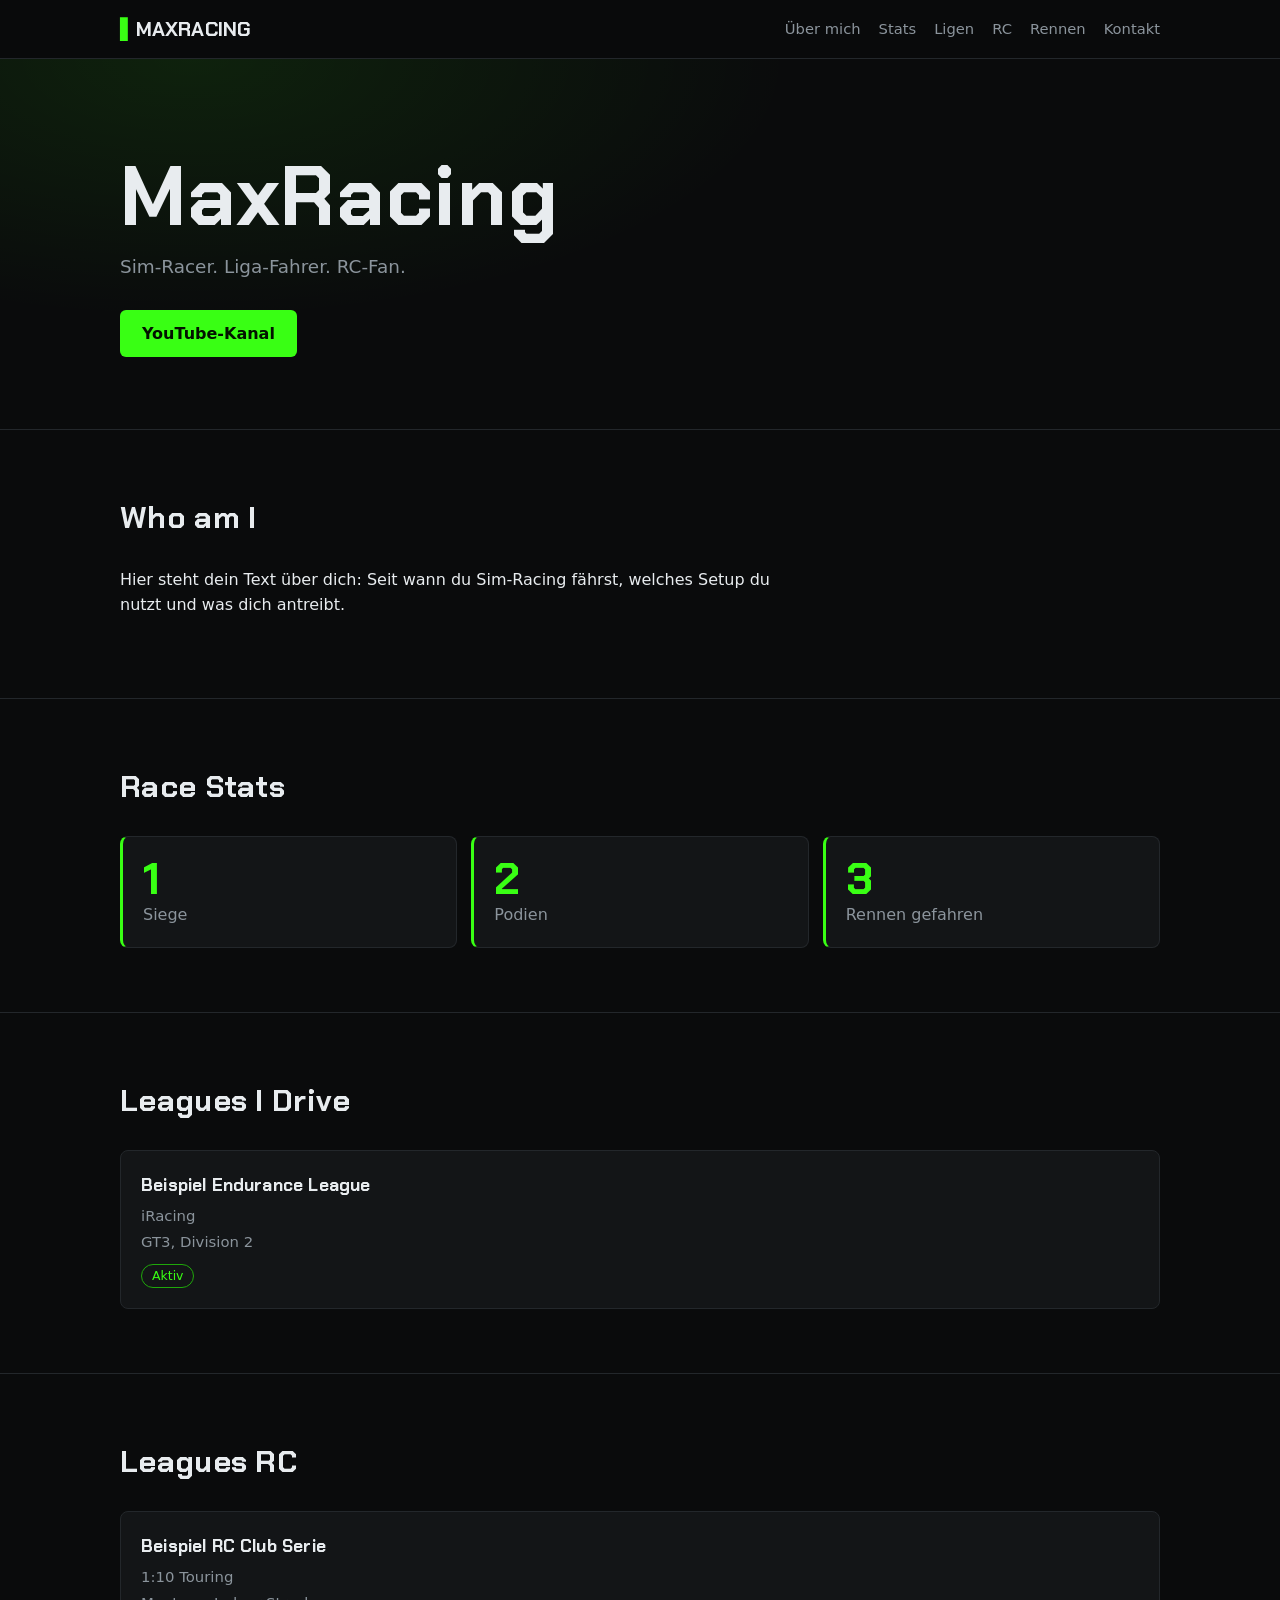
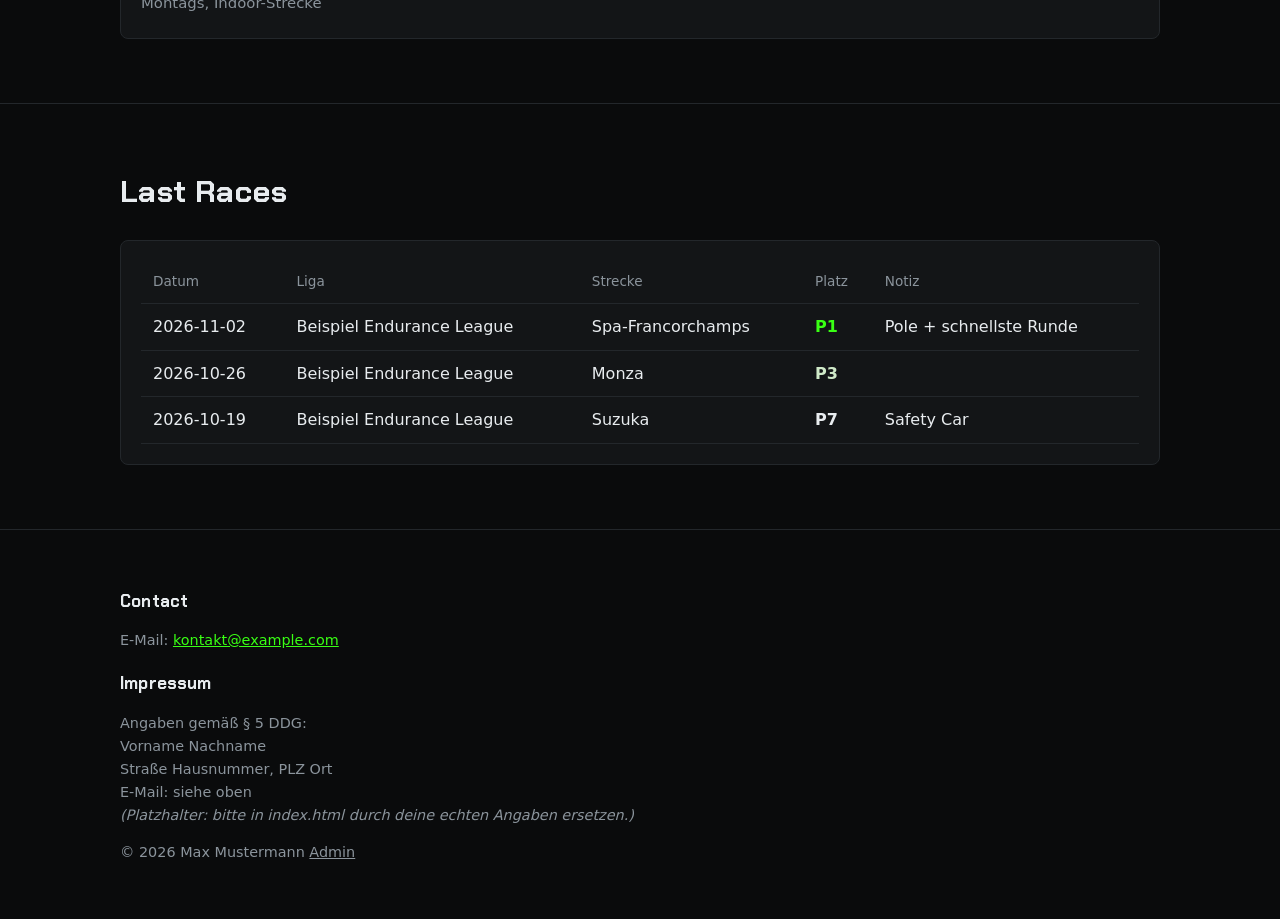
==== index.html @ a3fb6154 "Add files via upload" ====
<!doctype html>
<html lang="de"><head><meta charset="utf-8">
<meta name="viewport" content="width=device-width,initial-scale=1">
<title>Sim-Racer Portfolio</title>
<link rel="preconnect" href="https://fonts.googleapis.com"><link rel="preconnect" href="https://fonts.gstatic.com" crossorigin>
<link href="https://fonts.googleapis.com/css2?family=Chakra+Petch:wght@500;700&display=swap" rel="stylesheet">
<link rel="stylesheet" href="assets/style.css"></head>
<body>
<header><div class="wrap"><a class="logo" href="#top"><b>▌</b><span id="logo">RACE</span></a>
<nav><a href="#about">Über mich</a><a href="#stats">Stats</a><a href="#leagues">Ligen</a><a href="#rc">RC</a><a href="#races">Rennen</a><a href="#contact">Kontakt</a></nav></div></header>
<main id="top">
<div class="hero"><div class="wrap"><h1 id="alias"></h1><p id="tagline"></p><a id="yt" class="btn" href="#" target="_blank" rel="noopener">YouTube-Kanal</a></div></div>
<section id="about"><div class="wrap"><h2>Who am I</h2><p id="about-text" style="max-width:68ch"></p></div></section>
<section id="stats"><div class="wrap"><h2>Race Stats</h2><div class="grid" id="kpis"></div></div></section>
<section id="leagues"><div class="wrap"><h2>Leagues I Drive</h2><div class="grid" id="league-list"></div></div></section>
<section id="rc"><div class="wrap"><h2>Leagues RC</h2><div class="grid" id="rc-list"></div></div></section>
<section id="races"><div class="wrap"><h2>Last Races</h2><div class="card tbl"><table><thead><tr><th>Datum</th><th>Liga</th><th>Strecke</th><th>Platz</th><th>Notiz</th></tr></thead><tbody id="race-body"></tbody></table></div></div></section>
</main>
<footer id="contact"><div class="wrap">
<h3>Contact</h3><p>E-Mail: <a id="mail" href="#"></a></p>
<h3>Impressum</h3><p>Angaben gemäß § 5 DDG:<br>Vorname Nachname<br>Straße Hausnummer, PLZ Ort<br>E-Mail: siehe oben<br><em>(Platzhalter: bitte in index.html durch deine echten Angaben ersetzen.)</em></p>
<p>© <span id="year"></span> <span id="foot-name"></span> <a href="admin/" style="color:var(--mute)">Admin</a></p>
</div></footer>
<script src="assets/app.js"></script></body></html>
---- assets/style.css ----
:root{--bg:#0a0b0c;--panel:#131517;--line:#23272b;--text:#e8ecef;--mute:#8b949c;--g:#39ff14;--gd:#1fa80a}
*{box-sizing:border-box}html{scroll-behavior:smooth;scroll-padding-top:70px}
body{margin:0;background:var(--bg);color:var(--text);font:16px/1.6 system-ui,sans-serif}
h1,h2,h3,.logo{font-family:"Chakra Petch",system-ui,sans-serif;letter-spacing:.01em;margin:0}
a{color:var(--g)}
.wrap{max-width:1080px;margin:0 auto;padding:0 20px}
header{position:sticky;top:0;z-index:5;background:#0a0b0cee;backdrop-filter:blur(8px);border-bottom:1px solid var(--line)}
header .wrap{display:flex;align-items:center;justify-content:space-between;height:58px}
.logo{font-weight:700;font-size:1.25rem;color:var(--text);text-decoration:none}.logo b{color:var(--g)}
nav{display:flex;gap:18px;flex-wrap:wrap}nav a{color:var(--mute);text-decoration:none;font-size:.92rem}nav a:hover{color:var(--g)}
.hero{padding:96px 0 72px;border-bottom:1px solid var(--line);background:radial-gradient(600px 260px at 15% 0,#39ff1418,transparent)}
.hero h1{font-size:clamp(2.6rem,8vw,5.2rem);line-height:1}.hero p{color:var(--mute);font-size:1.15rem;margin:14px 0 28px}
.btn{display:inline-block;background:var(--g);color:#031200;font-weight:700;padding:11px 22px;border-radius:6px;text-decoration:none;border:0;cursor:pointer;font:inherit;font-weight:700}
.btn:hover{background:#7dff62}.btn.ghost{background:none;color:var(--g);border:1px solid var(--g)}.btn.sm{padding:6px 12px;font-size:.85rem}
section{padding:64px 0;border-bottom:1px solid var(--line)}
h2{font-size:1.9rem;margin-bottom:24px}
.grid{display:grid;gap:14px;grid-template-columns:repeat(auto-fit,minmax(240px,1fr))}
.card{background:var(--panel);border:1px solid var(--line);border-radius:8px;padding:20px}
.card h3{font-size:1.1rem;margin-bottom:6px}.card p{margin:2px 0;color:var(--mute);font-size:.93rem}
.kpi{border-left:3px solid var(--g)}.kpi strong{display:block;font:700 2.8rem/1 "Chakra Petch",sans-serif;color:var(--g)}.kpi span{color:var(--mute)}
.tag{display:inline-block;border:1px solid var(--gd);color:var(--g);border-radius:99px;padding:1px 10px;font-size:.78rem;margin-top:8px}
.tbl{overflow-x:auto}table{width:100%;border-collapse:collapse}
th,td{text-align:left;padding:10px 12px;border-bottom:1px solid var(--line);white-space:nowrap}th{color:var(--mute);font-weight:500;font-size:.85rem}
.pos{font-weight:700}.p1{color:var(--g)}.p2,.p3{color:#cfe9c8}
footer{padding:40px 0;color:var(--mute);font-size:.9rem}footer h3{color:var(--text);margin:18px 0 6px}
.empty{color:var(--mute)}
/* admin */
input,select{background:#0d0f10;border:1px solid var(--line);color:var(--text);border-radius:6px;padding:8px 10px;font:inherit;width:100%}
input:focus,.btn:focus-visible,a:focus-visible{outline:2px solid var(--g);outline-offset:1px}
label{display:block;color:var(--mute);font-size:.85rem;margin:10px 0 4px}
.row{display:flex;gap:10px;flex-wrap:wrap;margin-top:14px}.msg{margin-top:12px;min-height:1.4em}.err{color:#ff6b6b}.ok{color:var(--g)}
.tabs{display:flex;gap:8px;margin:20px 0}.tabs .btn{background:none;color:var(--text);border:1px solid var(--line)}.tabs .on{background:var(--g);color:#031200;border-color:var(--g)}
td input{min-width:110px}td input[type=number]{min-width:70px}
@media(max-width:640px){nav{gap:12px}nav a{font-size:.82rem}.hero{padding:64px 0 48px}}
@media(prefers-reduced-motion:reduce){html{scroll-behavior:auto}}
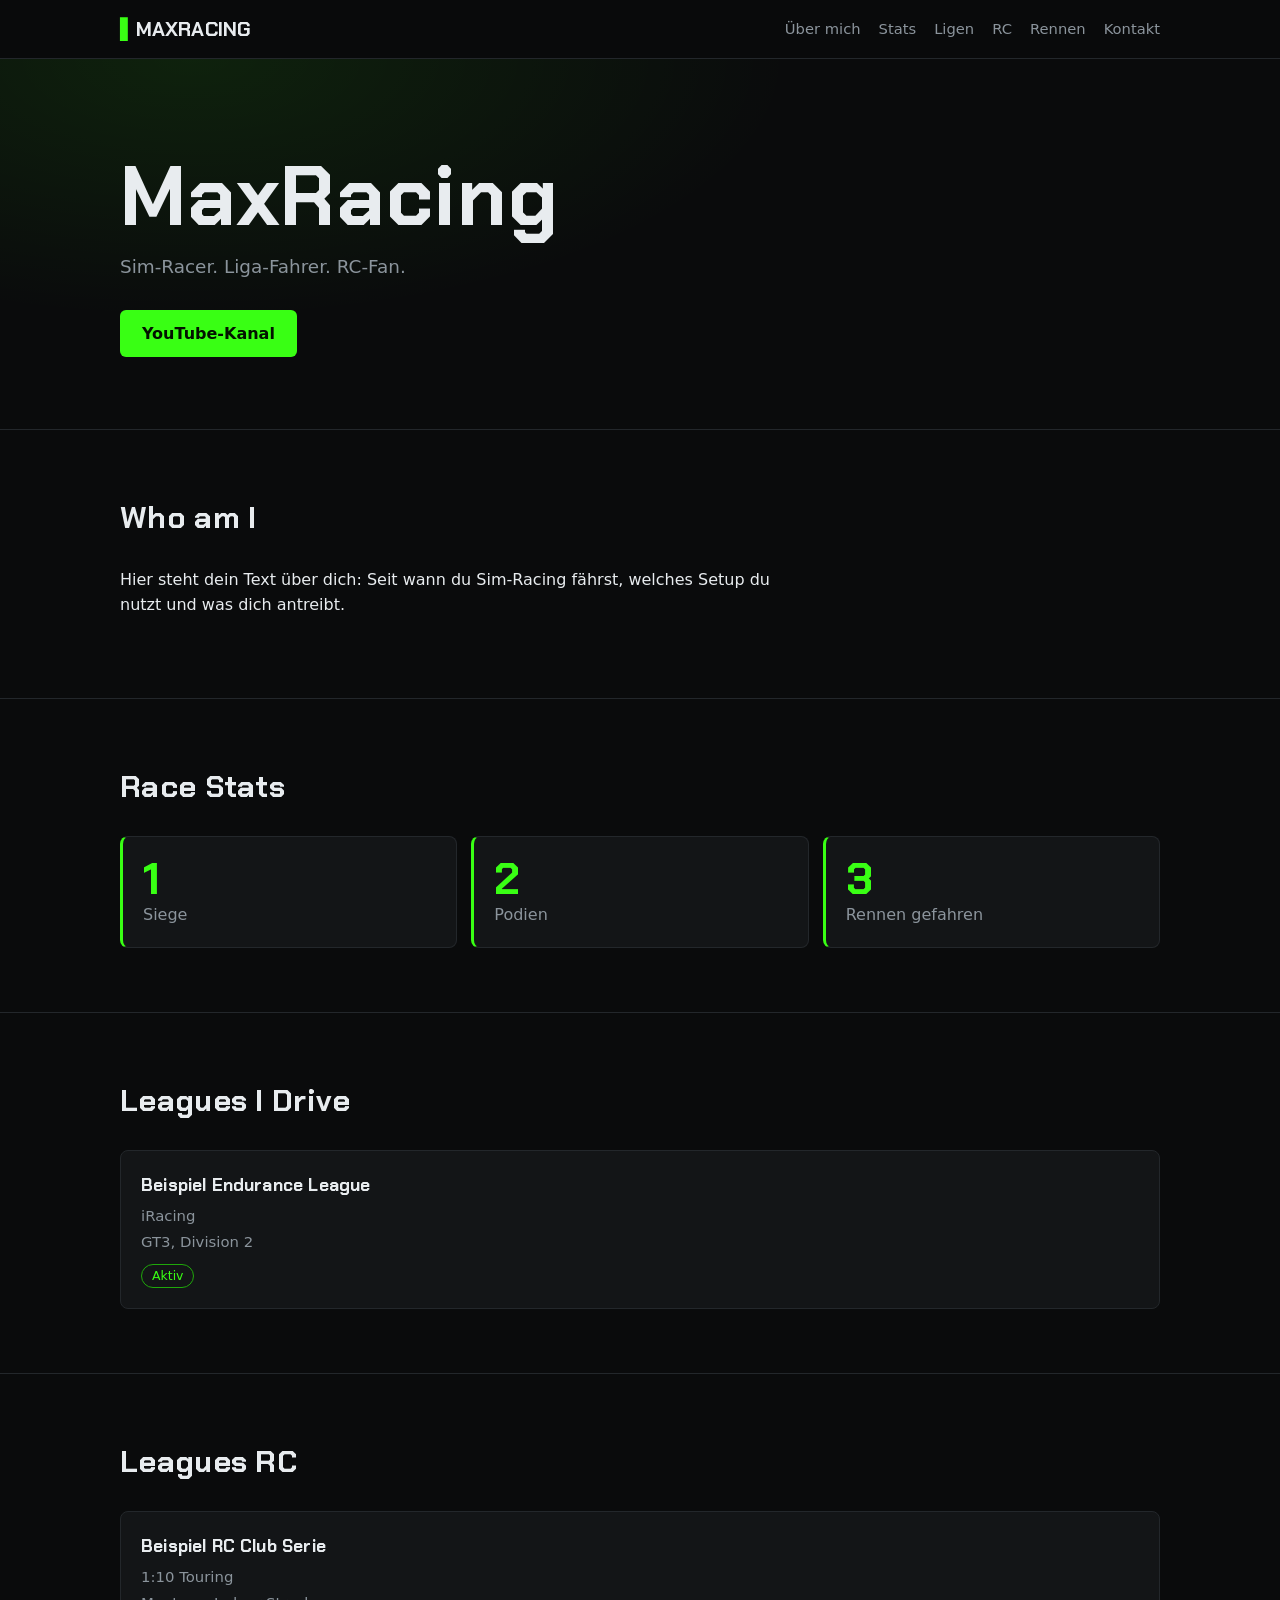
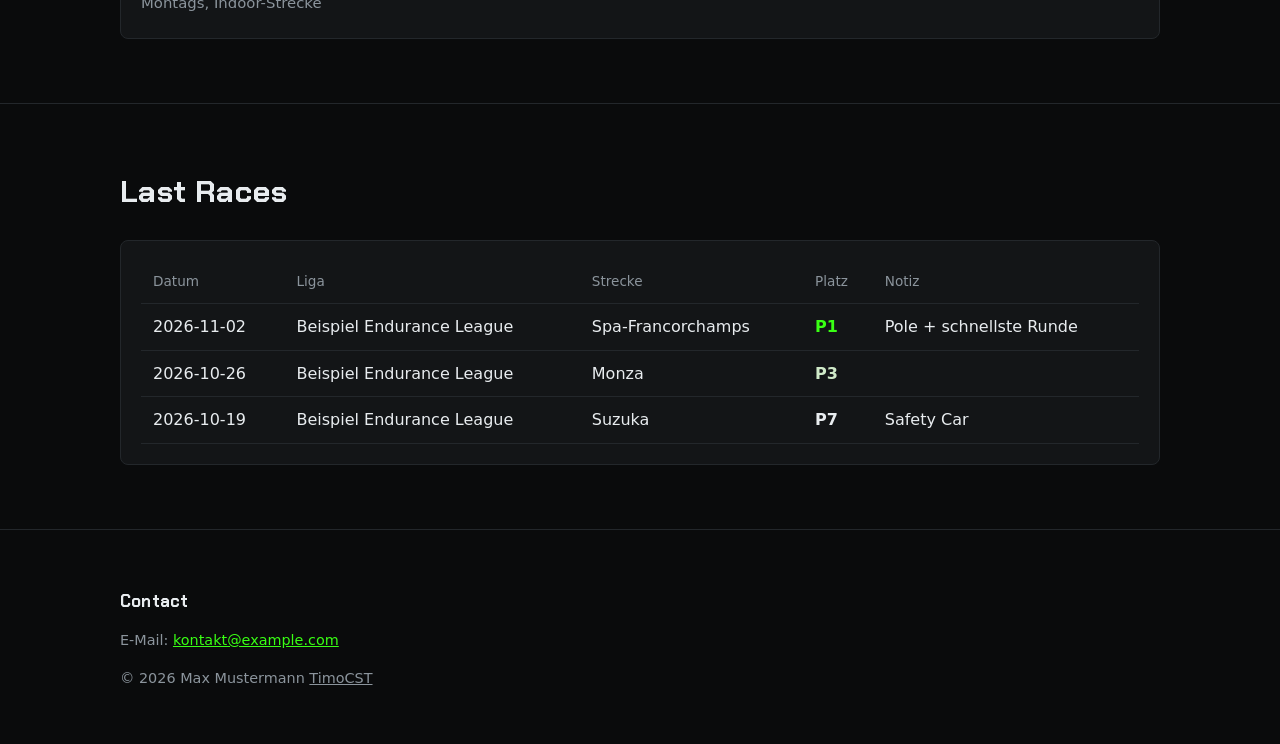
==== commit 976f8b9a: "Update footer contact information and copyright" ====
--- a/index.html
+++ b/index.html
@@ -18,7 +18,6 @@
 </main>
 <footer id="contact"><div class="wrap">
 <h3>Contact</h3><p>E-Mail: <a id="mail" href="#"></a></p>
-<h3>Impressum</h3><p>Angaben gemäß § 5 DDG:<br>Vorname Nachname<br>Straße Hausnummer, PLZ Ort<br>E-Mail: siehe oben<br><em>(Platzhalter: bitte in index.html durch deine echten Angaben ersetzen.)</em></p>
-<p>© <span id="year"></span> <span id="foot-name"></span> <a href="admin/" style="color:var(--mute)">Admin</a></p>
+<p>© <span id="year"></span> <span id="foot-name"></span> <a href="admin/" style="color:var(--mute)">TimoCST</a></p>
 </div></footer>
 <script src="assets/app.js"></script></body></html>
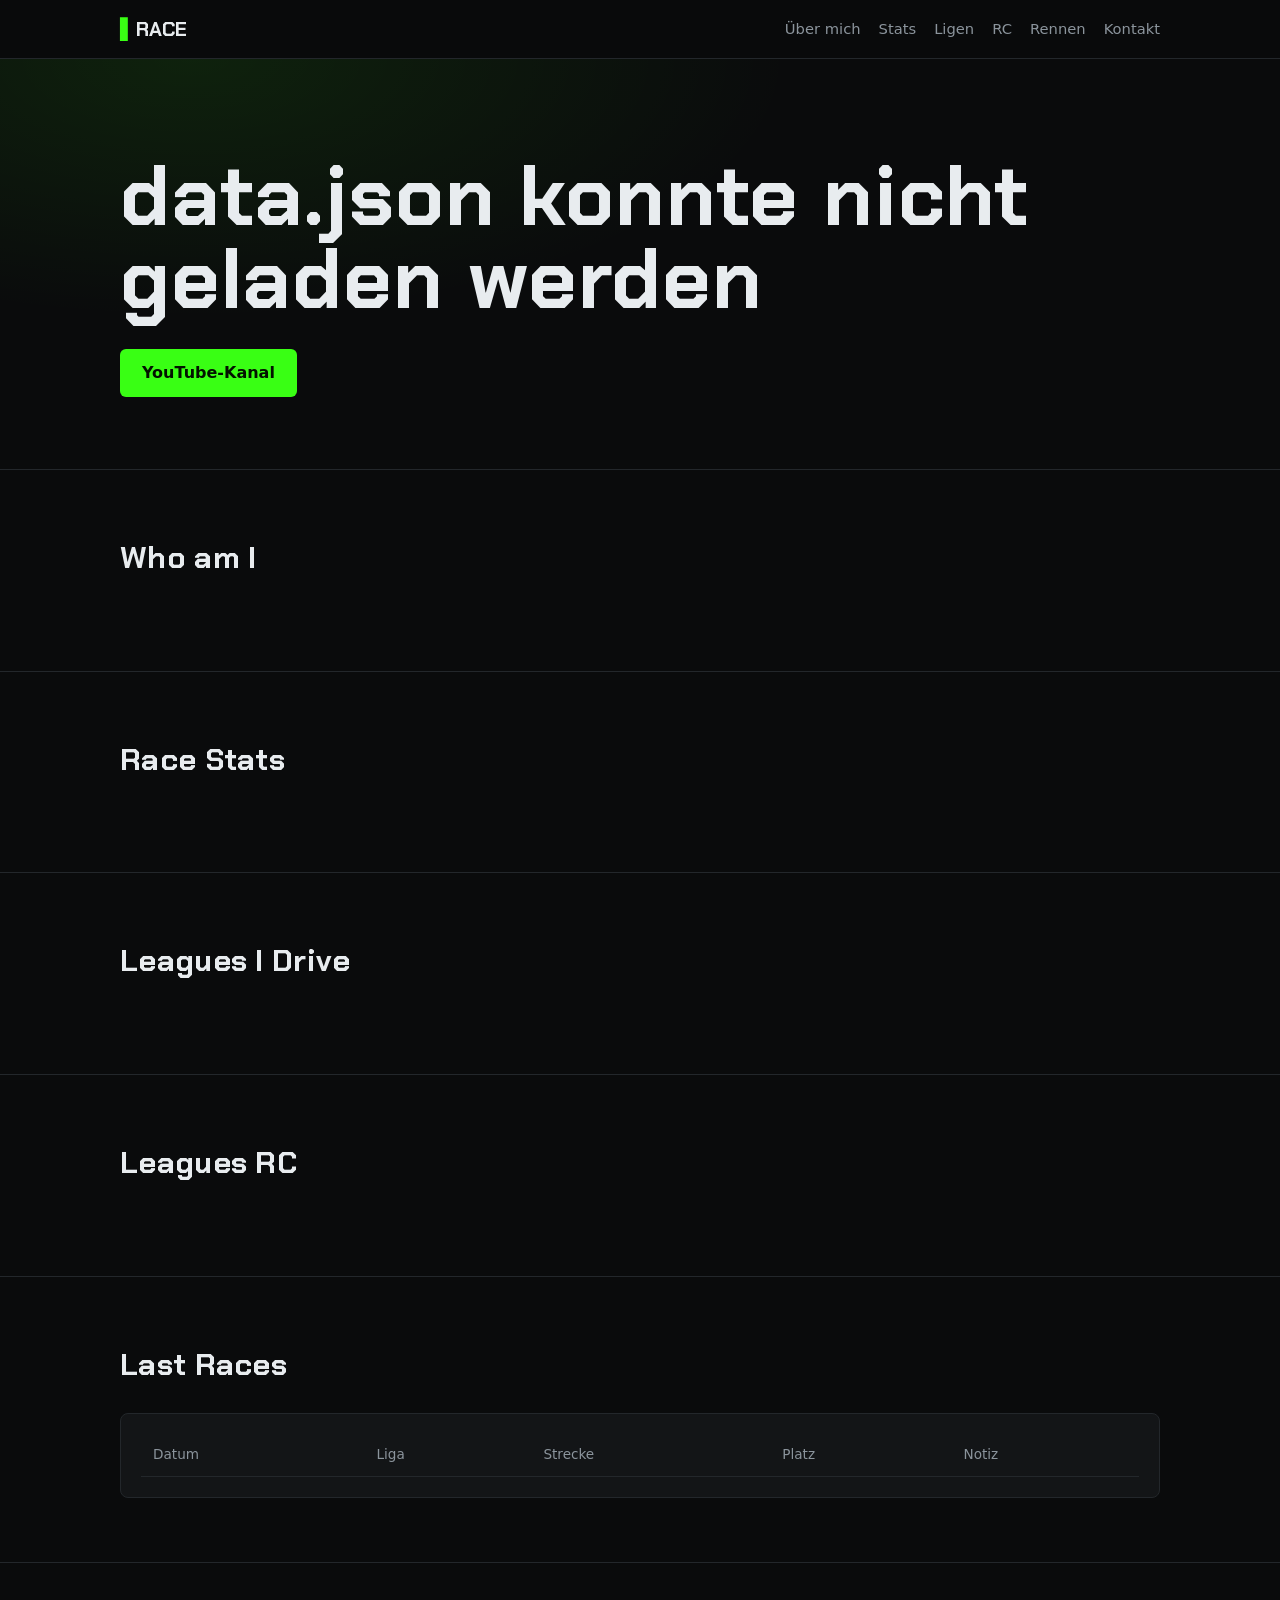
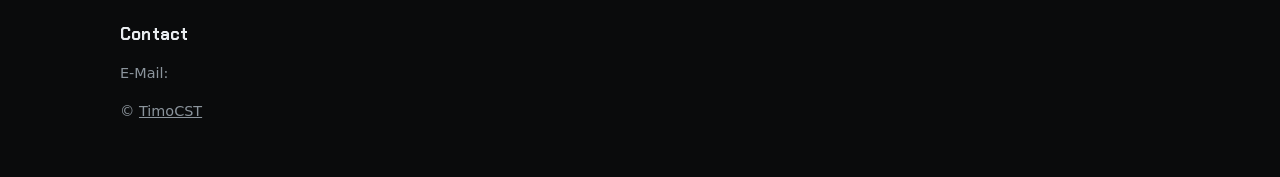
==== commit 4daa0e53: "Change title from 'Sim-Racer Portfolio' to 'TimoCST'" ====
--- a/index.html
+++ b/index.html
@@ -1,7 +1,7 @@
 <!doctype html>
 <html lang="de"><head><meta charset="utf-8">
 <meta name="viewport" content="width=device-width,initial-scale=1">
-<title>Sim-Racer Portfolio</title>
+<title>TimoCST</title>
 <link rel="preconnect" href="https://fonts.googleapis.com"><link rel="preconnect" href="https://fonts.gstatic.com" crossorigin>
 <link href="https://fonts.googleapis.com/css2?family=Chakra+Petch:wght@500;700&display=swap" rel="stylesheet">
 <link rel="stylesheet" href="assets/style.css"></head>
